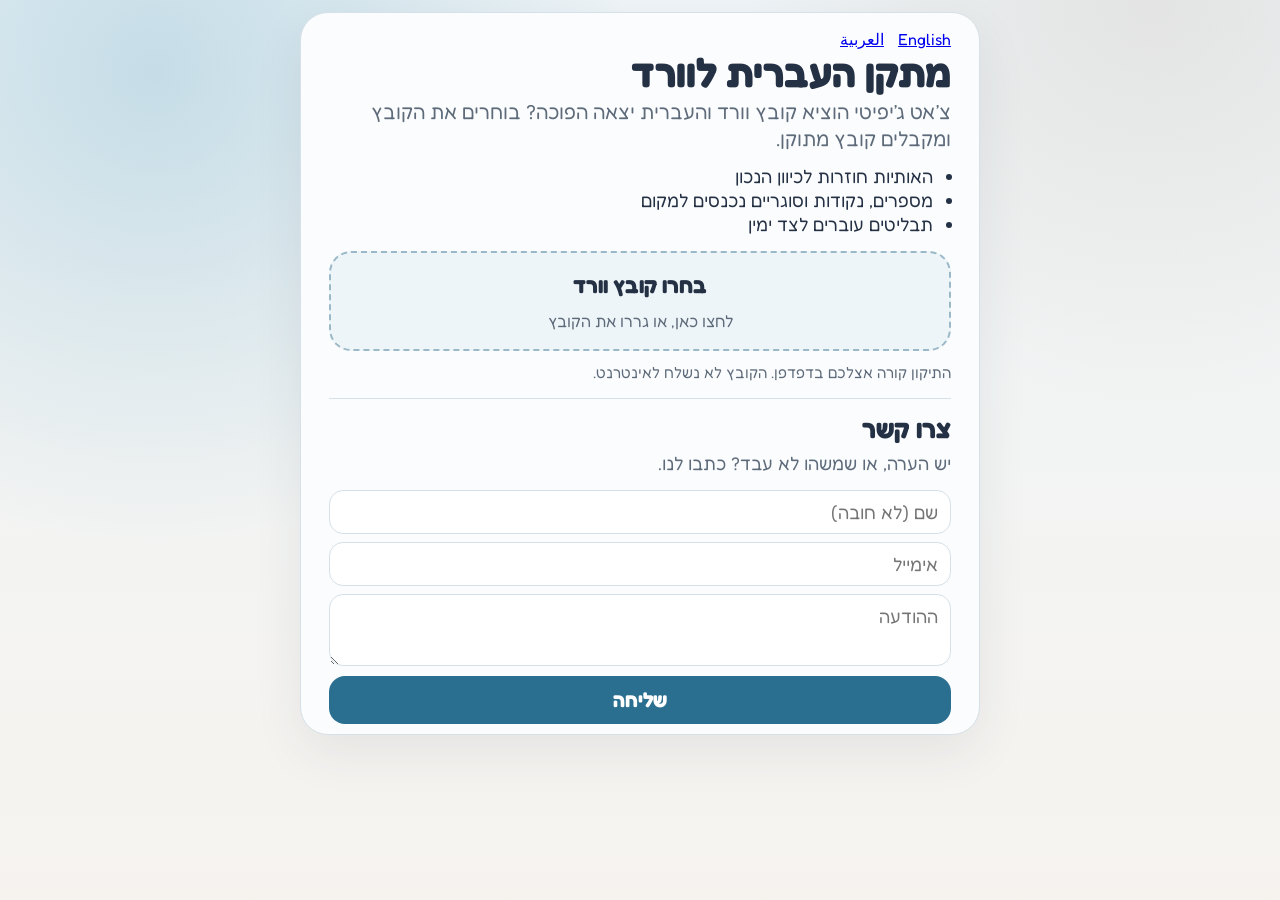
==== index.html @ 1300ecfa "Count file uploads separately for each language. The dashboard can now show whether a fix happened o" ====
<!DOCTYPE html>
<html lang="he" dir="rtl">
<head>
<meta charset="utf-8">
<meta name="viewport" content="width=device-width, initial-scale=1, viewport-fit=cover">
<title>מתקן העברית לוורד</title>
<link rel="preconnect" href="https://fonts.googleapis.com">
<link href="https://fonts.googleapis.com/css2?family=Fredoka:wght@400;500;600;700&display=swap" rel="stylesheet">
<link rel="stylesheet" href="site.css?v=16">
</head>
<body>
<main>
  <div class="top">
    <nav class="langs" aria-label="שפה">
      <a class="lang" href="en/">English</a>
      <a class="lang" href="ar/">العربية</a>
    </nav>
  </div>
  <h1>מתקן העברית לוורד</h1>
  <p class="lede">צ׳אט ג׳יפיטי הוציא קובץ וורד והעברית יצאה הפוכה? בוחרים את הקובץ ומקבלים קובץ מתוקן.</p>
  <ul>
    <li>האותיות חוזרות לכיוון הנכון</li>
    <li>מספרים, נקודות וסוגריים נכנסים למקום</li>
    <li>תבליטים עוברים לצד ימין</li>
  </ul>
  <form id="form">
    <label class="drop" id="drop">
      <strong>בחרו קובץ וורד</strong>
      <span id="chosen">לחצו כאן, או גררו את הקובץ</span>
      <input id="file" type="file" accept=".docx,application/vnd.openxmlformats-officedocument.wordprocessingml.document">
    </label>
    <button id="go" type="submit" disabled>תקנו את הקובץ</button>
  </form>
  <div class="status" id="status" aria-live="polite"></div>
  <p class="note">התיקון קורה אצלכם בדפדפן. הקובץ לא נשלח לאינטרנט.</p>
  <section class="contact">
    <h2>צרו קשר</h2>
    <p>יש הערה, או שמשהו לא עבד? כתבו לנו.</p>
    <form id="contact">
      <div class="fields">
        <input name="name" type="text" autocomplete="name" placeholder="שם (לא חובה)">
        <input name="email" type="email" autocomplete="email" placeholder="אימייל" required>
        <textarea name="message" placeholder="ההודעה" required></textarea>
        <input class="honey" name="company" type="text" tabindex="-1" autocomplete="off">
      </div>
      <button type="submit">שליחה</button>
    </form>
    <div class="status" id="contact-status" aria-live="polite"></div>
  </section>
</main>
<script>
window.PAGE = {
  chooseHint: 'לחצו כאן, או גררו את הקובץ',
  fixing: 'מתקנים את הקובץ...',
  ready: 'הקובץ מוכן.',
  download: 'הורידו את הקובץ המתוקן',
  review: 'יש כמה שורות שכדאי לבדוק בעין:',
  suffix: '-מתוקן.docx',
  sending: 'שולחים...',
  sent: 'ההודעה נשלחה. תודה.',
  sendFailed: 'לא הצלחנו לשלוח. נסו שוב.',
  errors: {
    rejected: 'צריך קובץ וורד חדש, עם הסיומת docx.',
    'too-big': 'הקובץ גדול מדי. אפשר עד 20 מגה.',
    'not-word': 'הקובץ לא נראה כמו קובץ וורד תקין.',
    'not-hebrew': 'כמעט אין עברית או ערבית בקובץ, אז לא שינינו אותו.',
    'not-rtl': 'כמעט אין עברית או ערבית בקובץ, אז לא שינינו אותו.',
    failed: 'לא הצלחנו לתקן את הקובץ. ודאו שזה קובץ וורד רגיל.',
  },
  reasons: {
    lone: 'יש אות עברית בודדת. מילה נחתכה לשתיים, וכדאי לתקן אותה ידנית.',
    trailing: 'השורה נגמרת במספר. יכול להיות שהסדר שלה הפוך.',
    repeated: 'אותו מספר מופיע פעמיים ברצף.',
  },
};
</script>
<script src="vendor/jszip.min.js"></script>
<script src="fix.js?v=6"></script>
<script src="stats.js?v=7"></script>
<script src="page.js?v=6"></script>
</body>
</html>
---- site.css ----
:root {
  --ink: #243044;
  --muted: #5e6b7a;
  --line: #d5e0e8;
  --blue: #2a6f8f;
  --blue-soft: #eef5f8;
  --paper: #fbfcfd;
  --font: Fredoka, "Segoe UI", Arial, sans-serif;
}
* { box-sizing: border-box; }
html { -webkit-text-size-adjust: 100%; }
html[lang="ar"] { --font: Cairo, "Segoe UI", Arial, sans-serif; }
body {
  margin: 0;
  min-height: 100vh;
  color: var(--ink);
  font-family: var(--font);
  background:
    radial-gradient(circle at 12% 8%, rgba(90, 160, 190, .28), transparent 34%),
    radial-gradient(circle at 90% 0%, rgba(168, 140, 120, .16), transparent 28%),
    linear-gradient(180deg, #eef4f7, #f6f3ef);
}
main {
  width: min(680px, calc(100% - 32px));
  margin: 0 auto;
  padding: 16px 28px 10px;
  background: var(--paper);
  border: 1px solid var(--line);
  border-radius: 28px;
  box-shadow: 0 18px 50px rgba(36, 48, 68, .08);
}
.top {
  display: flex;
  justify-content: space-between;
  align-items: baseline;
  gap: 12px;
}
.langs { display: flex; gap: 14px; align-items: baseline; }
  display: inline-block;
  margin-bottom: 8px;
  color: var(--blue);
  font-size: 16px;
  font-weight: 600;
  text-decoration: none;
}
h1, .lede, .drop span, .note { text-wrap: balance; }
h1 { margin: 0 0 4px; font-size: 40px; line-height: 1.15; }
.lede { margin: 0; color: var(--muted); font-size: 20px; line-height: 1.35; }
ul { margin: 12px 0 0; padding: 0 18px 0 0; font-size: 18px; }
[dir="ltr"] ul { padding: 0 0 0 18px; }
li { margin: 2px 0; }
form { margin-top: 16px; }
.drop {
  display: grid;
  place-items: center;
  gap: 8px;
  min-height: 100px;
  padding: 16px;
  border: 2px dashed #9bb8c9;
  border-radius: 22px;
  background: var(--blue-soft);
  text-align: center;
  cursor: pointer;
}
.drop.over { border-color: var(--blue); background: #fff; }
.drop strong { font-size: 22px; }
.drop span { color: var(--muted); font-size: 16px; }
#file, .honey {
  position: absolute;
  width: 1px;
  min-width: 0;
  max-width: 1px;
  height: 1px;
  margin: -1px;
  padding: 0;
  overflow: hidden;
  clip: rect(0, 0, 0, 0);
  clip-path: inset(50%);
  white-space: nowrap;
  border: 0;
}
button {
  margin-top: 10px;
  width: 100%;
  border: 0;
  border-radius: 16px;
  padding: 12px 16px;
  background: var(--blue);
  color: white;
  font: 700 20px var(--font);
  cursor: pointer;
}
#go:disabled { display: none; }
button:disabled { cursor: wait; opacity: .7; }
.status, .warnings { margin-top: 14px; font-size: 18px; }
.status:empty { margin-top: 0; }
.warnings { padding: 14px 16px; border-radius: 16px; background: var(--blue-soft); }
.warnings p { margin: 8px 0; }
a.download {
  display: block;
  margin-top: 16px;
  padding: 16px 18px;
  border-radius: 16px;
  background: var(--blue);
  color: white;
  font-size: 20px;
  font-weight: 700;
  text-align: center;
  text-decoration: none;
}
.note { margin: 12px 0 0; color: var(--muted); font-size: 15px; }
.error { color: #9a3412; }
.contact {
  margin-top: 16px;
  padding-top: 14px;
  border-top: 1px solid var(--line);
}
.contact h2 { margin: 0; font-size: 26px; }
.contact p { margin: 8px 0 0; color: var(--muted); font-size: 18px; }
.fields { display: grid; gap: 8px; }
.fields input, .fields textarea {
  width: 100%;
  border: 1px solid var(--line);
  border-radius: 14px;
  padding: 10px 12px;
  background: white;
  color: var(--ink);
  font: 18px var(--font);
}
.fields textarea { min-height: 72px; resize: vertical; }
@media (min-width: 641px) {
  body { padding: 12px 0; }
}
@media (max-width: 640px) {
  body { background-attachment: scroll; }
  main {
    width: auto;
    margin: 0;
    min-height: 100vh;
    padding: 16px 16px calc(20px + env(safe-area-inset-bottom));
    border: 0;
    border-radius: 0;
    box-shadow: none;
  }
  h1 { font-size: 30px; }
  .lede, ul, .status, .warnings, .contact p, .note { font-size: 16px; }
  ul { margin-top: 10px; }
  form { margin-top: 14px; }
  .drop { min-height: 96px; padding: 12px; }
  .drop strong, button, a.download { font-size: 18px; }
  button, a.download { padding: 12px 14px; }
  .contact { margin-top: 14px; }
  .contact h2 { font-size: 22px; }
  .fields input, .fields textarea { font-size: 16px; }
  .fields textarea { min-height: 72px; }
}
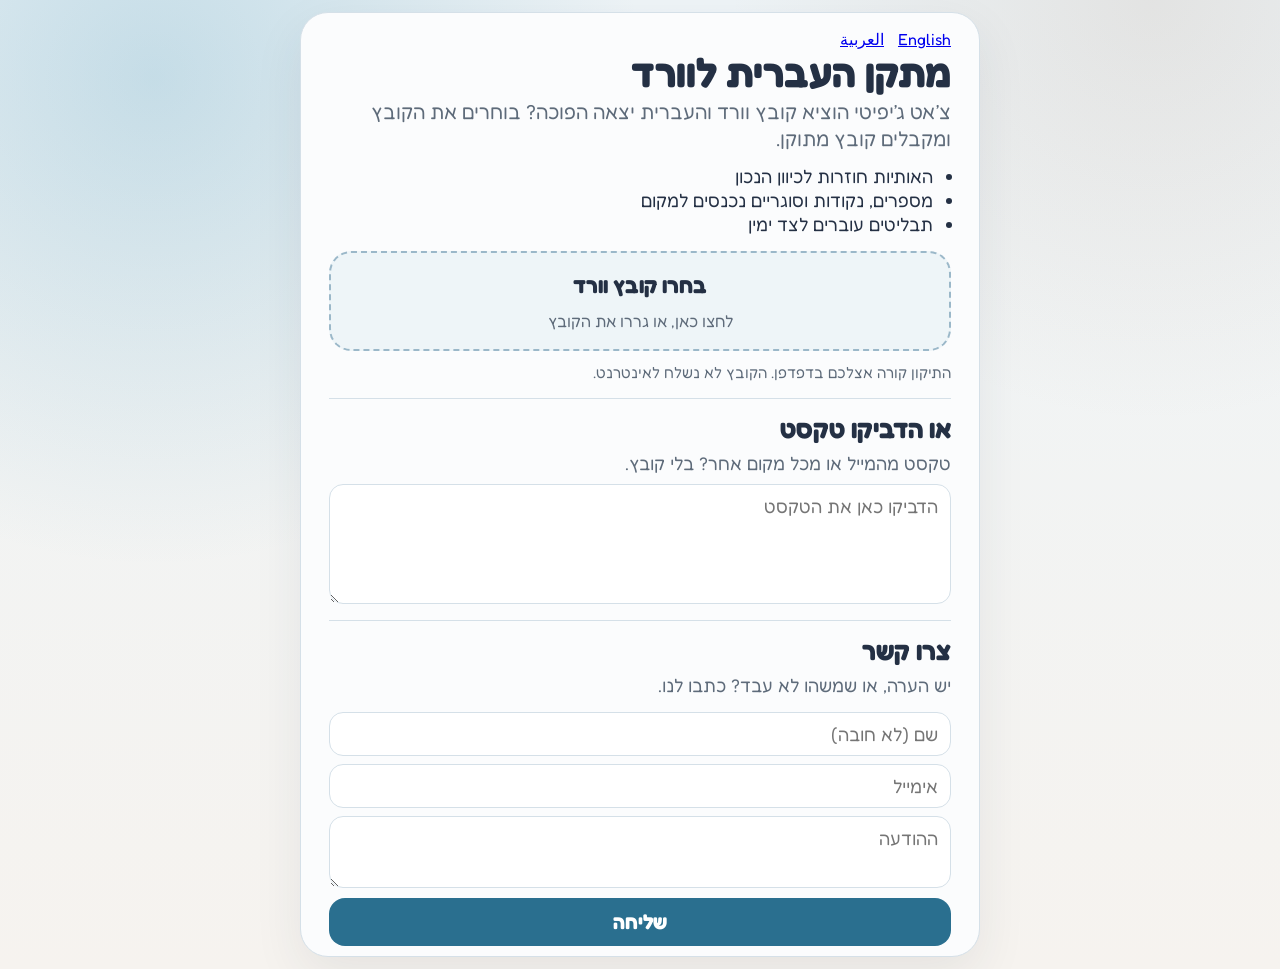
==== commit a530a39b: "Add a paste box for text that is not in a file." ====
--- a/index.html
+++ b/index.html
@@ -6,7 +6,7 @@
 <title>מתקן העברית לוורד</title>
 <link rel="preconnect" href="https://fonts.googleapis.com">
 <link href="https://fonts.googleapis.com/css2?family=Fredoka:wght@400;500;600;700&display=swap" rel="stylesheet">
-<link rel="stylesheet" href="site.css?v=16">
+<link rel="stylesheet" href="site.css?v=17">
 </head>
 <body>
 <main>
@@ -33,6 +33,15 @@
   </form>
   <div class="status" id="status" aria-live="polite"></div>
   <p class="note">התיקון קורה אצלכם בדפדפן. הקובץ לא נשלח לאינטרנט.</p>
+  <section class="paste">
+    <h2>או הדביקו טקסט</h2>
+    <p>טקסט מהמייל או מכל מקום אחר? בלי קובץ.</p>
+    <textarea id="paste-input" placeholder="הדביקו כאן את הטקסט"></textarea>
+    <button id="paste-go" type="button" disabled>תקנו את הטקסט</button>
+    <div class="status" id="paste-status" aria-live="polite"></div>
+    <div class="pasted" id="paste-out" hidden></div>
+    <button id="paste-copy" type="button" hidden>העתיקו את הטקסט המתוקן</button>
+  </section>
   <section class="contact">
     <h2>צרו קשר</h2>
     <p>יש הערה, או שמשהו לא עבד? כתבו לנו.</p>
@@ -59,6 +68,9 @@
   sending: 'שולחים...',
   sent: 'ההודעה נשלחה. תודה.',
   sendFailed: 'לא הצלחנו לשלוח. נסו שוב.',
+  pasteReady: 'הטקסט מוכן. אפשר להעתיק אותו.',
+  copied: 'הטקסט המתוקן הועתק. אפשר להדביק אותו במייל או בוורד.',
+  copyFailed: 'לא הצלחנו להעתיק אוטומטית. סמנו את הטקסט והעתיקו ידנית.',
   errors: {
     rejected: 'צריך קובץ וורד חדש, עם הסיומת docx.',
     'too-big': 'הקובץ גדול מדי. אפשר עד 20 מגה.',
@@ -75,8 +87,9 @@
 };
 </script>
 <script src="vendor/jszip.min.js"></script>
-<script src="fix.js?v=6"></script>
+<script src="fix.js?v=12"></script>
+<script src="paste.js?v=1"></script>
 <script src="stats.js?v=7"></script>
-<script src="page.js?v=6"></script>
+<script src="page.js?v=7"></script>
 </body>
 </html>
--- a/site.css
+++ b/site.css
@@ -128,6 +128,38 @@
   font: 18px var(--font);
 }
 .fields textarea { min-height: 72px; resize: vertical; }
+.paste {
+  margin-top: 16px;
+  padding-top: 14px;
+  border-top: 1px solid var(--line);
+}
+.paste h2 { margin: 0; font-size: 26px; }
+.paste > p { margin: 8px 0 0; color: var(--muted); font-size: 18px; }
+.paste textarea {
+  display: block;
+  width: 100%;
+  min-height: 120px;
+  margin-top: 10px;
+  border: 1px solid var(--line);
+  border-radius: 14px;
+  padding: 10px 12px;
+  background: white;
+  color: var(--ink);
+  font: 18px var(--font);
+  resize: vertical;
+}
+.pasted {
+  margin-top: 14px;
+  padding: 14px 16px;
+  border: 1px solid var(--line);
+  border-radius: 16px;
+  background: white;
+  font-size: 18px;
+  line-height: 1.5;
+  overflow-wrap: anywhere;
+}
+#paste-copy { margin-top: 10px; }
+#paste-go:disabled { display: none; }
 @media (min-width: 641px) {
   body { padding: 12px 0; }
 }
